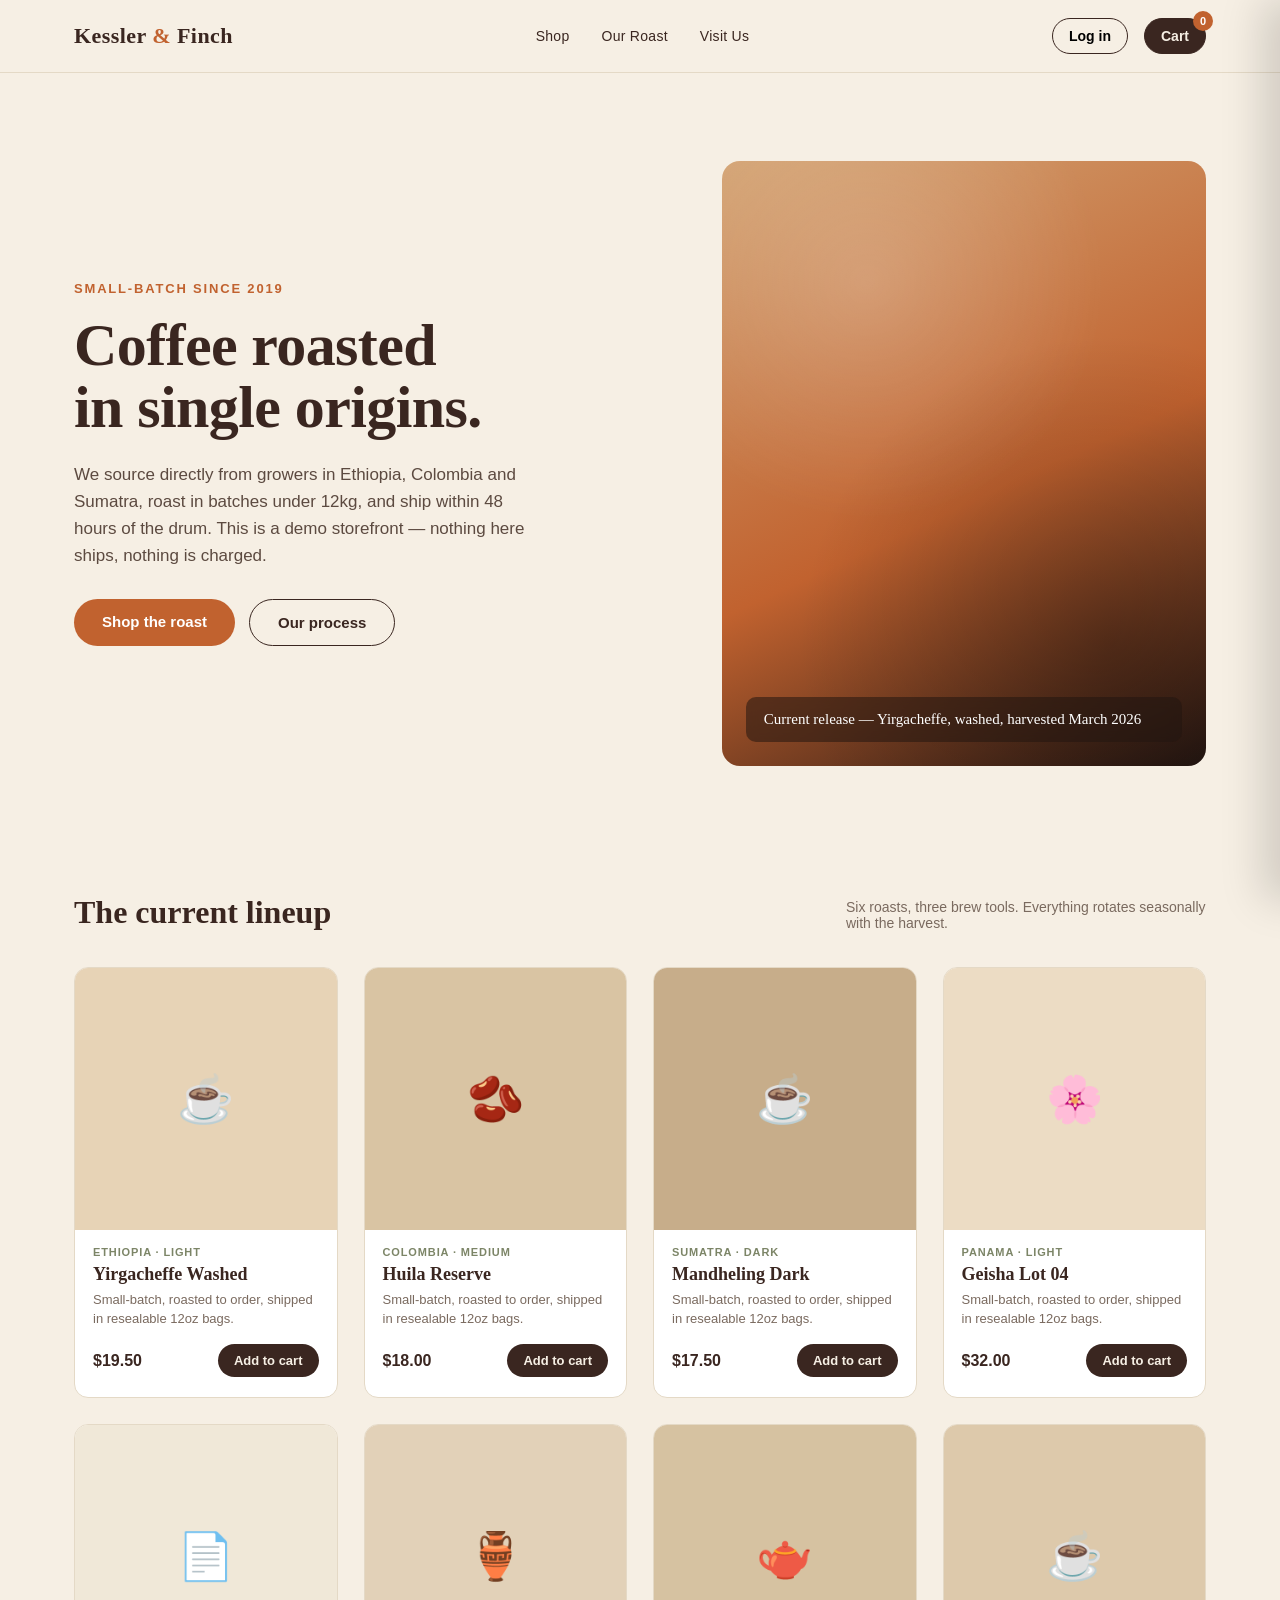
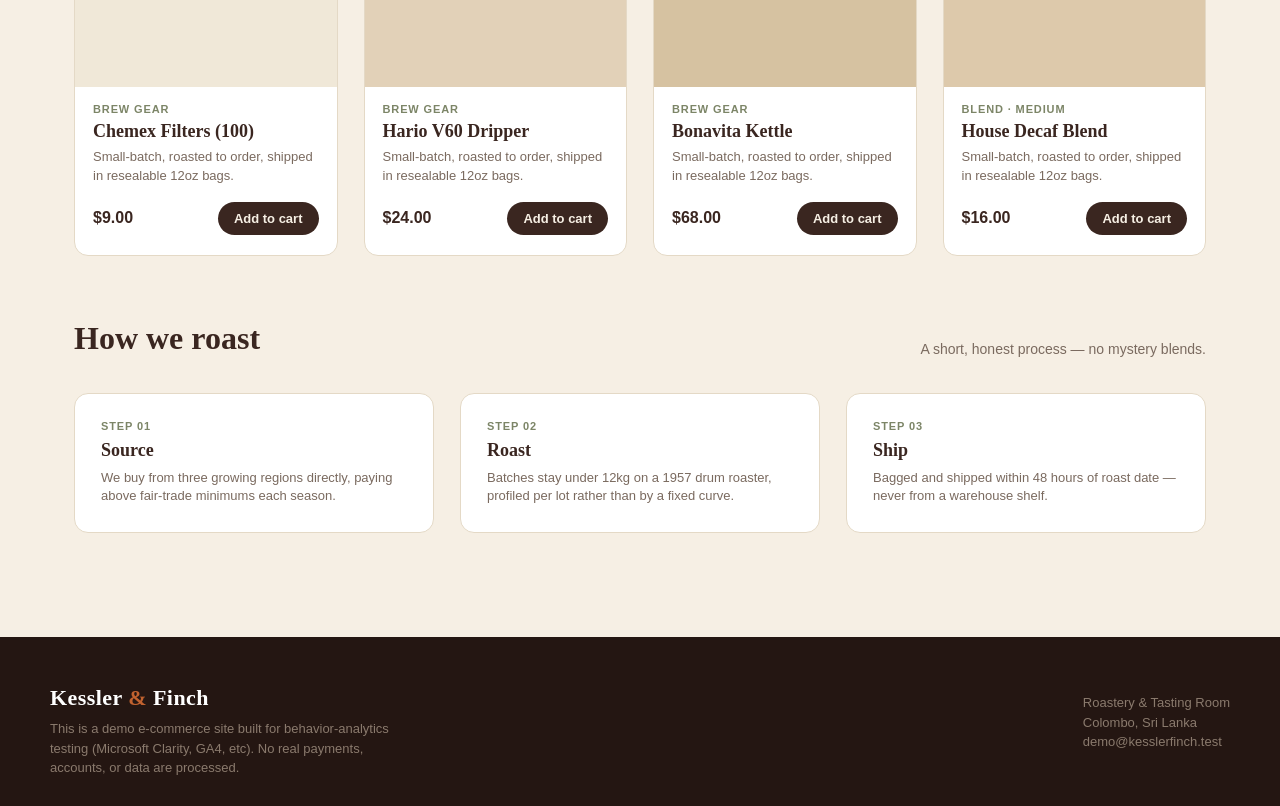
==== index.html @ b227fe0f "Demo  site  for test  ms- clarity" ====
<!DOCTYPE html>
<html lang="en">
<head>
<meta charset="UTF-8">
<meta name="viewport" content="width=device-width, initial-scale=1.0">
<title>Kessler & Finch — Roastery & Brew Goods</title>

<!--
  ============================================================
  MICROSOFT CLARITY: paste your tracking snippet here, right
  before </head>, once you've created your Clarity project.
  It looks like:

  <script type="text/javascript">
      (function(c,l,a,r,i,t,y){
          c[a]=c[a]||function(){(c[a].q=c[a].q||[]).push(arguments)};
          t=l.createElement(r);t.async=1;t.src="https://www.clarity.ms/tag/"+i;
          y=l.getElementsByTagName(r)[0];y.parentNode.insertBefore(t,y);
      })(window, document, "clarity", "script", "YOUR_PROJECT_ID");
  </script>
  ============================================================
-->

<style>
  :root{
    --espresso: #3a2620;
    --espresso-dark: #241612;
    --cream: #f6efe4;
    --clay: #c1622f;
    --clay-dark: #a34f22;
    --sage: #7c8567;
    --line: #e4d9c6;
    --font-display: 'Fraunces', Georgia, serif;
    --font-body: 'Inter', -apple-system, sans-serif;
  }

  @font-face {
    font-family: 'Fraunces';
    src: local('Georgia');
  }

  *{ box-sizing: border-box; margin:0; padding:0; }
  html{ scroll-behavior: smooth; }
  body{
    font-family: var(--font-body);
    background: var(--cream);
    color: var(--espresso);
    -webkit-font-smoothing: antialiased;
  }
  img{ max-width:100%; display:block; }
  a{ color: inherit; text-decoration:none; }
  button{ font-family: inherit; cursor:pointer; border:none; background:none; }

  /* ---------- Header ---------- */
  header{
    position: sticky; top:0; z-index: 50;
    background: var(--cream);
    border-bottom: 1px solid var(--line);
  }
  .nav{
    max-width: 1180px; margin:0 auto;
    display:flex; align-items:center; justify-content:space-between;
    padding: 18px 24px;
  }
  .brand{
    font-family: var(--font-display);
    font-weight: 600;
    font-size: 22px;
    letter-spacing: 0.02em;
  }
  .brand span{ color: var(--clay); }
  .nav-links{ display:flex; gap: 32px; align-items:center; }
  .nav-links a{ font-size: 14px; font-weight:500; letter-spacing:.02em; }
  .nav-actions{ display:flex; gap:16px; align-items:center; }
  .icon-btn{
    display:flex; align-items:center; gap:6px;
    font-size: 14px; font-weight: 600;
    padding: 9px 16px; border-radius: 999px;
    border: 1px solid var(--espresso);
    transition: all .15s ease;
  }
  .icon-btn:hover{ background: var(--espresso); color: var(--cream); }
  .cart-btn{
    position:relative;
    background: var(--espresso); color: var(--cream);
    border-color: var(--espresso);
  }
  .cart-btn:hover{ background: var(--clay-dark); border-color: var(--clay-dark); }
  .cart-count{
    position:absolute; top:-8px; right:-8px;
    background: var(--clay); color:#fff;
    font-size: 11px; font-weight:700;
    width:20px; height:20px; border-radius:50%;
    display:flex; align-items:center; justify-content:center;
  }

  /* ---------- Hero ---------- */
  .hero{
    max-width: 1180px; margin: 0 auto;
    padding: 88px 24px 64px;
    display:grid; grid-template-columns: 1.1fr .9fr; gap: 56px;
    align-items:center;
  }
  .hero-eyebrow{
    font-size:13px; font-weight:700; letter-spacing:.14em; text-transform:uppercase;
    color: var(--clay); margin-bottom:18px;
  }
  .hero h1{
    font-family: var(--font-display);
    font-size: clamp(38px, 5vw, 60px);
    line-height: 1.04;
    font-weight: 600;
    letter-spacing: -0.01em;
    margin-bottom: 22px;
  }
  .hero p{
    font-size: 17px; line-height:1.6; color: #5c4a40;
    max-width: 460px; margin-bottom: 30px;
  }
  .hero-cta{
    display:flex; gap:14px; flex-wrap:wrap;
  }
  .btn-primary{
    background: var(--clay); color:#fff;
    padding: 14px 28px; border-radius: 999px;
    font-weight: 600; font-size: 15px;
    transition: background .15s ease;
  }
  .btn-primary:hover{ background: var(--clay-dark); }
  .btn-ghost{
    padding: 14px 28px; border-radius: 999px;
    font-weight: 600; font-size: 15px;
    border: 1px solid var(--espresso);
  }
  .btn-ghost:hover{ background: rgba(58,38,32,.06); }
  .hero-art{
    aspect-ratio: 4/5;
    border-radius: 18px;
    background: linear-gradient(155deg, #d3a373, var(--clay) 55%, var(--espresso-dark));
    position:relative; overflow:hidden;
  }
  .hero-art::before{
    content:"";
    position:absolute; inset:0;
    background-image: radial-gradient(circle at 30% 20%, rgba(255,255,255,.18), transparent 40%),
                       radial-gradient(circle at 80% 80%, rgba(0,0,0,.25), transparent 50%);
  }
  .hero-art-label{
    position:absolute; bottom:24px; left:24px; right:24px;
    color:#fff;
    font-family: var(--font-display);
    font-size: 15px;
    background: rgba(36,22,18,.55);
    backdrop-filter: blur(6px);
    padding: 14px 18px; border-radius: 10px;
  }

  /* ---------- Section headers ---------- */
  .section{ max-width: 1180px; margin: 0 auto; padding: 64px 24px; }
  .section-head{
    display:flex; justify-content:space-between; align-items:flex-end;
    margin-bottom: 36px; gap: 20px; flex-wrap:wrap;
  }
  .section-head h2{
    font-family: var(--font-display);
    font-size: 32px; font-weight:600;
  }
  .section-head p{ color:#7a6a5f; font-size:14px; max-width:360px; }

  /* ---------- Product grid ---------- */
  .grid{
    display:grid; grid-template-columns: repeat(4, 1fr); gap: 26px;
  }
  .card{
    background:#fff; border: 1px solid var(--line); border-radius: 14px;
    overflow:hidden; display:flex; flex-direction:column;
    transition: transform .18s ease, box-shadow .18s ease;
  }
  .card:hover{ transform: translateY(-4px); box-shadow: 0 14px 28px rgba(58,38,32,.10); }
  .card-img{
    aspect-ratio: 1/1;
    display:flex; align-items:center; justify-content:center;
    font-size: 46px;
    position:relative;
  }
  .card-body{ padding: 16px 18px 20px; display:flex; flex-direction:column; gap:6px; flex:1; }
  .card-tag{ font-size:11px; font-weight:700; letter-spacing:.08em; text-transform:uppercase; color: var(--sage); }
  .card-title{ font-family: var(--font-display); font-size: 18px; font-weight:600; }
  .card-desc{ font-size: 13px; color:#7a6a5f; line-height:1.45; flex:1; }
  .card-foot{ display:flex; justify-content:space-between; align-items:center; margin-top:10px; }
  .card-price{ font-weight:700; font-size:16px; }
  .add-btn{
    background: var(--espresso); color:var(--cream);
    padding: 9px 16px; border-radius: 999px; font-size:13px; font-weight:600;
    transition: background .15s ease;
  }
  .add-btn:hover{ background: var(--clay-dark); }
  .add-btn:disabled{ background:#b9ac9d; cursor:default; }

  /* ---------- Footer ---------- */
  footer{
    background: var(--espresso-dark); color: #cbb9a8;
    padding: 48px 24px 28px; margin-top: 40px;
  }
  .footer-inner{ max-width:1180px; margin:0 auto; display:flex; justify-content:space-between; flex-wrap:wrap; gap:24px; }
  footer .brand{ color:#fff; }
  footer .brand span{ color: var(--clay); }
  .footer-note{ font-size:13px; color:#8a7a6d; margin-top:8px; max-width:340px; line-height:1.5;}

  /* ---------- Cart drawer ---------- */
  .overlay{
    position:fixed; inset:0; background: rgba(36,22,18,.45);
    opacity:0; pointer-events:none; transition: opacity .2s ease; z-index: 90;
  }
  .overlay.open{ opacity:1; pointer-events:auto; }
  .drawer{
    position:fixed; top:0; right:0; height:100%; width: min(420px, 92vw);
    background: var(--cream); z-index: 100;
    transform: translateX(100%); transition: transform .25s ease;
    display:flex; flex-direction:column;
    box-shadow: -18px 0 40px rgba(0,0,0,.15);
  }
  .drawer.open{ transform: translateX(0); }
  .drawer-head{
    padding: 22px 24px; border-bottom:1px solid var(--line);
    display:flex; justify-content:space-between; align-items:center;
  }
  .drawer-head h3{ font-family: var(--font-display); font-size:20px; }
  .close-x{ font-size:22px; line-height:1; padding:4px; }
  .drawer-items{ flex:1; overflow-y:auto; padding: 18px 24px; display:flex; flex-direction:column; gap:16px; }
  .drawer-item{ display:flex; gap:14px; align-items:center; }
  .drawer-item-icon{
    width:56px; height:56px; border-radius:10px; flex-shrink:0;
    display:flex; align-items:center; justify-content:center; font-size:24px;
  }
  .drawer-item-info{ flex:1; }
  .drawer-item-info h4{ font-size:14px; font-weight:600; margin-bottom:2px; }
  .drawer-item-info .price{ font-size:13px; color:#7a6a5f; }
  .qty-controls{ display:flex; align-items:center; gap:10px; margin-top:6px; }
  .qty-controls button{
    width:24px; height:24px; border-radius:50%; border:1px solid var(--line);
    font-size:14px; display:flex; align-items:center; justify-content:center;
  }
  .remove-link{ font-size:12px; color: var(--clay); font-weight:600; margin-top:6px; }
  .drawer-empty{ text-align:center; padding: 60px 20px; color:#9c8b7d; font-size:14px; }
  .drawer-foot{ padding: 20px 24px; border-top:1px solid var(--line); }
  .drawer-total{ display:flex; justify-content:space-between; font-weight:700; font-size:16px; margin-bottom:14px; }
  .checkout-btn{
    width:100%; background: var(--clay); color:#fff; padding:15px; border-radius:999px;
    font-weight:700; font-size:15px; transition: background .15s ease;
  }
  .checkout-btn:hover{ background: var(--clay-dark); }
  .checkout-btn:disabled{ background:#c9bbae; cursor:default; }

  /* ---------- Auth modal ---------- */
  .modal-overlay{
    position:fixed; inset:0; background: rgba(36,22,18,.55);
    display:none; align-items:center; justify-content:center; z-index:120; padding:20px;
  }
  .modal-overlay.open{ display:flex; }
  .modal{
    background:#fff; border-radius:16px; width:100%; max-width:400px;
    padding: 32px 30px; position:relative;
  }
  .modal-close{ position:absolute; top:16px; right:18px; font-size:20px; color:#9c8b7d; }
  .modal h3{ font-family: var(--font-display); font-size:24px; margin-bottom:6px; }
  .modal .sub{ font-size:13px; color:#7a6a5f; margin-bottom:24px; }
  .field{ margin-bottom:16px; }
  .field label{ display:block; font-size:12px; font-weight:600; margin-bottom:6px; color:#5c4a40; }
  .field input{
    width:100%; padding:12px 14px; border-radius:10px; border:1px solid var(--line);
    font-size:14px; font-family:inherit; background: var(--cream);
  }
  .field input:focus{ outline:2px solid var(--clay); outline-offset:1px; }
  .modal-submit{
    width:100%; background: var(--espresso); color:#fff; padding:14px; border-radius:999px;
    font-weight:700; font-size:15px; margin-top:6px;
  }
  .modal-submit:hover{ background: var(--clay-dark); }
  .demo-hint{
    background: var(--cream); border:1px dashed var(--line); border-radius:10px;
    padding:12px 14px; font-size:12px; color:#7a6a5f; margin-bottom:18px; line-height:1.5;
  }
  .demo-hint b{ color: var(--espresso); }
  .form-error{ font-size:12px; color:#b3402a; margin-top:-8px; margin-bottom:14px; display:none; }
  .form-error.show{ display:block; }
  .logged-badge{
    font-size:13px; font-weight:600; padding:9px 16px; border-radius:999px;
    background: var(--sage); color:#fff; display:flex; align-items:center; gap:8px;
  }

  /* ---------- Toast ---------- */
  .toast{
    position:fixed; bottom:26px; left:50%; transform: translateX(-50%) translateY(20px);
    background: var(--espresso); color:#fff; padding:14px 22px; border-radius:999px;
    font-size:14px; font-weight:600; z-index:200; opacity:0; pointer-events:none;
    transition: all .25s ease; box-shadow: 0 10px 30px rgba(0,0,0,.25);
  }
  .toast.show{ opacity:1; transform: translateX(-50%) translateY(0); }

  @media (max-width: 900px){
    .hero{ grid-template-columns: 1fr; padding-top:56px; }
    .hero-art{ order:-1; aspect-ratio: 16/9; }
    .grid{ grid-template-columns: repeat(2,1fr); }
    .nav-links{ display:none; }
  }
</style>
</head>
<body>

<header>
  <div class="nav">
    <div class="brand">Kessler <span>&</span> Finch</div>
    <nav class="nav-links">
      <a href="#shop">Shop</a>
      <a href="#about">Our Roast</a>
      <a href="#footer">Visit Us</a>
    </nav>
    <div class="nav-actions">
      <button class="icon-btn" id="loginTrigger">Log in</button>
      <button class="icon-btn cart-btn" id="cartTrigger">
        Cart <span class="cart-count" id="cartCount">0</span>
      </button>
    </div>
  </div>
</header>

<section class="hero">
  <div>
    <div class="hero-eyebrow">Small-batch since 2019</div>
    <h1>Coffee roasted<br>in single origins.</h1>
    <p>We source directly from growers in Ethiopia, Colombia and Sumatra, roast in batches under 12kg, and ship within 48 hours of the drum. This is a demo storefront — nothing here ships, nothing is charged.</p>
    <div class="hero-cta">
      <a href="#shop" class="btn-primary">Shop the roast</a>
      <a href="#about" class="btn-ghost">Our process</a>
    </div>
  </div>
  <div class="hero-art">
    <div class="hero-art-label">Current release — Yirgacheffe, washed, harvested March 2026</div>
  </div>
</section>

<section class="section" id="shop">
  <div class="section-head">
    <h2>The current lineup</h2>
    <p>Six roasts, three brew tools. Everything rotates seasonally with the harvest.</p>
  </div>
  <div class="grid" id="productGrid"></div>
</section>

<section class="section" id="about" style="padding-top:0;">
  <div class="section-head">
    <h2>How we roast</h2>
    <p>A short, honest process — no mystery blends.</p>
  </div>
  <div class="grid" style="grid-template-columns: repeat(3,1fr);">
    <div class="card" style="padding:26px;">
      <div class="card-tag">Step 01</div>
      <div class="card-title" style="margin:8px 0;">Source</div>
      <div class="card-desc">We buy from three growing regions directly, paying above fair-trade minimums each season.</div>
    </div>
    <div class="card" style="padding:26px;">
      <div class="card-tag">Step 02</div>
      <div class="card-title" style="margin:8px 0;">Roast</div>
      <div class="card-desc">Batches stay under 12kg on a 1957 drum roaster, profiled per lot rather than by a fixed curve.</div>
    </div>
    <div class="card" style="padding:26px;">
      <div class="card-tag">Step 03</div>
      <div class="card-title" style="margin:8px 0;">Ship</div>
      <div class="card-desc">Bagged and shipped within 48 hours of roast date — never from a warehouse shelf.</div>
    </div>
  </div>
</section>

<footer id="footer">
  <div class="footer-inner">
    <div>
      <div class="brand">Kessler <span>&</span> Finch</div>
      <p class="footer-note">This is a demo e-commerce site built for behavior-analytics testing (Microsoft Clarity, GA4, etc). No real payments, accounts, or data are processed.</p>
    </div>
    <div>
      <p class="footer-note">Roastery & Tasting Room<br>Colombo, Sri Lanka<br>demo@kesslerfinch.test</p>
    </div>
  </div>
</footer>

<!-- Cart Drawer -->
<div class="overlay" id="overlay"></div>
<div class="drawer" id="cartDrawer">
  <div class="drawer-head">
    <h3>Your cart</h3>
    <button class="close-x" id="closeCart">&times;</button>
  </div>
  <div class="drawer-items" id="drawerItems"></div>
  <div class="drawer-foot">
    <div class="drawer-total"><span>Total</span><span id="cartTotal">$0.00</span></div>
    <button class="checkout-btn" id="checkoutBtn">Checkout</button>
  </div>
</div>

<!-- Login Modal -->
<div class="modal-overlay" id="loginModal">
  <div class="modal">
    <button class="modal-close" id="closeLogin">&times;</button>
    <h3>Welcome back</h3>
    <p class="sub">Log in to your Kessler & Finch account.</p>
    <div class="demo-hint"><b>Demo credentials</b> — email: <b>demo@shop.com</b>, password: <b>demo1234</b></div>
    <div class="field">
      <label>Email</label>
      <input type="email" id="loginEmail" placeholder="demo@shop.com">
    </div>
    <div class="field">
      <label>Password</label>
      <input type="password" id="loginPassword" placeholder="••••••••">
    </div>
    <div class="form-error" id="loginError">That email/password combo doesn't match our demo account — try the credentials above.</div>
    <button class="modal-submit" id="submitLogin">Log in</button>
  </div>
</div>

<div class="toast" id="toast"></div>

<script>
  // ---------------- Demo data ----------------
  const PRODUCTS = [
    { id: 1, name: "Yirgacheffe Washed", tag: "Ethiopia · Light", price: 19.5, emoji: "☕", bg: "#e7d3b6" },
    { id: 2, name: "Huila Reserve", tag: "Colombia · Medium", price: 18.0, emoji: "🫘", bg: "#d9c4a3" },
    { id: 3, name: "Mandheling Dark", tag: "Sumatra · Dark", price: 17.5, emoji: "☕", bg: "#c7ad8a" },
    { id: 4, name: "Geisha Lot 04", tag: "Panama · Light", price: 32.0, emoji: "🌸", bg: "#ecdcc4" },
    { id: 5, name: "Chemex Filters (100)", tag: "Brew Gear", price: 9.0, emoji: "📄", bg: "#f0e8d8" },
    { id: 6, name: "Hario V60 Dripper", tag: "Brew Gear", price: 24.0, emoji: "🏺", bg: "#e2d1b8" },
    { id: 7, name: "Bonavita Kettle", tag: "Brew Gear", price: 68.0, emoji: "🫖", bg: "#d6c2a1" },
    { id: 8, name: "House Decaf Blend", tag: "Blend · Medium", price: 16.0, emoji: "☕", bg: "#ddc9ab" },
  ];

  const DEMO_USER = { email: "demo@shop.com", password: "demo1234" };

  let cart = {};      // { productId: qty }
  let loggedIn = false;

  // ---------------- Render products ----------------
  const grid = document.getElementById('productGrid');
  grid.innerHTML = PRODUCTS.map(p => `
    <div class="card">
      <div class="card-img" style="background:${p.bg}">${p.emoji}</div>
      <div class="card-body">
        <div class="card-tag">${p.tag}</div>
        <div class="card-title">${p.name}</div>
        <div class="card-desc">Small-batch, roasted to order, shipped in resealable 12oz bags.</div>
        <div class="card-foot">
          <div class="card-price">$${p.price.toFixed(2)}</div>
          <button class="add-btn" data-id="${p.id}">Add to cart</button>
        </div>
      </div>
    </div>
  `).join('');

  grid.addEventListener('click', e => {
    const btn = e.target.closest('.add-btn');
    if (!btn) return;
    const id = Number(btn.dataset.id);
    addToCart(id);
    showToast(`Added "${PRODUCTS.find(p=>p.id===id).name}" to cart`);
  });

  // ---------------- Cart logic ----------------
  function addToCart(id){
    cart[id] = (cart[id] || 0) + 1;
    renderCart();
  }
  function changeQty(id, delta){
    cart[id] = (cart[id] || 0) + delta;
    if (cart[id] <= 0) delete cart[id];
    renderCart();
  }
  function removeFromCart(id){
    delete cart[id];
    renderCart();
  }
  function cartCount(){
    return Object.values(cart).reduce((a,b)=>a+b, 0);
  }
  function cartTotal(){
    return Object.entries(cart).reduce((sum, [id, qty]) => {
      const p = PRODUCTS.find(p => p.id === Number(id));
      return sum + p.price * qty;
    }, 0);
  }

  const drawerItems = document.getElementById('drawerItems');
  const cartCountEl = document.getElementById('cartCount');
  const cartTotalEl = document.getElementById('cartTotal');
  const checkoutBtn = document.getElementById('checkoutBtn');

  function renderCart(){
    cartCountEl.textContent = cartCount();
    cartTotalEl.textContent = `$${cartTotal().toFixed(2)}`;
    checkoutBtn.disabled = cartCount() === 0;

    const entries = Object.entries(cart);
    if (entries.length === 0){
      drawerItems.innerHTML = `<div class="drawer-empty">Your cart is empty.<br>Go add something delicious.</div>`;
      return;
    }
    drawerItems.innerHTML = entries.map(([id, qty]) => {
      const p = PRODUCTS.find(p => p.id === Number(id));
      return `
        <div class="drawer-item">
          <div class="drawer-item-icon" style="background:${p.bg}">${p.emoji}</div>
          <div class="drawer-item-info">
            <h4>${p.name}</h4>
            <div class="price">$${p.price.toFixed(2)} each</div>
            <div class="qty-controls">
              <button data-action="dec" data-id="${p.id}">−</button>
              <span>${qty}</span>
              <button data-action="inc" data-id="${p.id}">+</button>
            </div>
            <div class="remove-link" data-action="remove" data-id="${p.id}">Remove</div>
          </div>
        </div>
      `;
    }).join('');
  }

  drawerItems.addEventListener('click', e => {
    const target = e.target.closest('[data-action]');
    if (!target) return;
    const id = Number(target.dataset.id);
    const action = target.dataset.action;
    if (action === 'inc') changeQty(id, 1);
    if (action === 'dec') changeQty(id, -1);
    if (action === 'remove') removeFromCart(id);
  });

  // ---------------- Drawer open/close ----------------
  const overlay = document.getElementById('overlay');
  const cartDrawer = document.getElementById('cartDrawer');
  function openDrawer(){ overlay.classList.add('open'); cartDrawer.classList.add('open'); }
  function closeDrawer(){ overlay.classList.remove('open'); cartDrawer.classList.remove('open'); }
  document.getElementById('cartTrigger').addEventListener('click', openDrawer);
  document.getElementById('closeCart').addEventListener('click', closeDrawer);
  overlay.addEventListener('click', () => { closeDrawer(); closeLoginModal(); });

  checkoutBtn.addEventListener('click', () => {
    if (!loggedIn){
      closeDrawer();
      openLoginModal();
      showToast("Please log in to checkout (demo)");
      return;
    }
    showToast(`Order placed — $${cartTotal().toFixed(2)} (demo only, nothing was charged)`);
    cart = {};
    renderCart();
    closeDrawer();
  });

  // ---------------- Login modal ----------------
  const loginModal = document.getElementById('loginModal');
  const loginTrigger = document.getElementById('loginTrigger');
  const loginError = document.getElementById('loginError');

  function openLoginModal(){ loginModal.classList.add('open'); }
  function closeLoginModal(){ loginModal.classList.remove('open'); loginError.classList.remove('show'); }

  loginTrigger.addEventListener('click', () => {
    if (loggedIn) return; // already logged in, badge has no action
    openLoginModal();
  });
  document.getElementById('closeLogin').addEventListener('click', closeLoginModal);

  document.getElementById('submitLogin').addEventListener('click', () => {
    const email = document.getElementById('loginEmail').value.trim();
    const password = document.getElementById('loginPassword').value;
    if (email === DEMO_USER.email && password === DEMO_USER.password){
      loggedIn = true;
      closeLoginModal();
      loginTrigger.outerHTML = `<div class="logged-badge" id="loginTrigger">Logged in as Demo</div>`;
      showToast("Logged in successfully");
    } else {
      loginError.classList.add('show');
    }
  });

  // ---------------- Toast ----------------
  const toastEl = document.getElementById('toast');
  let toastTimer;
  function showToast(msg){
    toastEl.textContent = msg;
    toastEl.classList.add('show');
    clearTimeout(toastTimer);
    toastTimer = setTimeout(() => toastEl.classList.remove('show'), 2600);
  }

  renderCart();
</script>

</body>
</html>
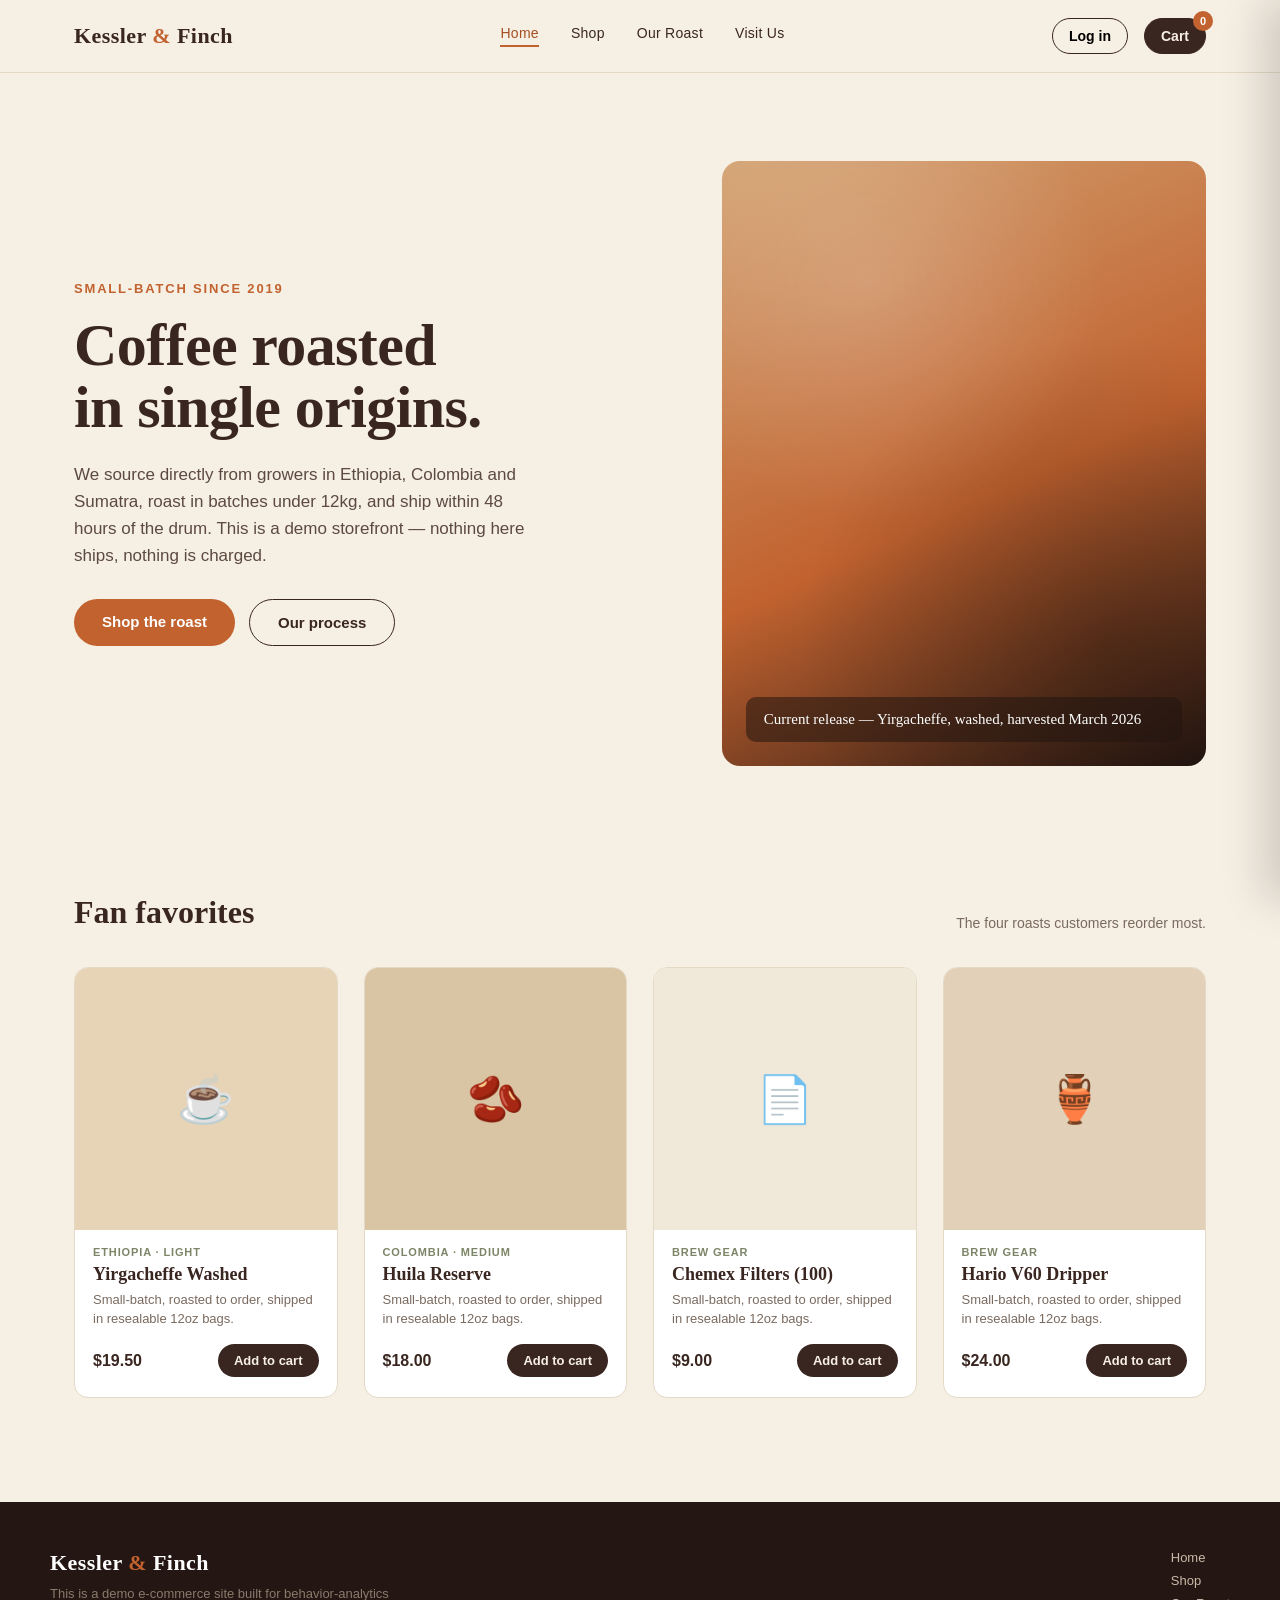
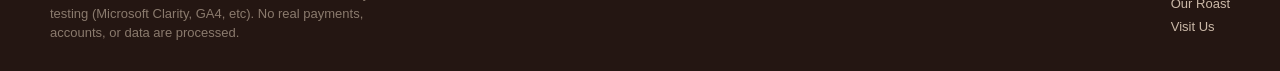
==== commit 625bc612: "add  google  tag" ====
--- a/index.html
+++ b/index.html
@@ -4,317 +4,36 @@
 <meta charset="UTF-8">
 <meta name="viewport" content="width=device-width, initial-scale=1.0">
 <title>Kessler & Finch — Roastery & Brew Goods</title>
+<link rel="stylesheet" href="style.css">
 
-<!--
-  ============================================================
-  MICROSOFT CLARITY: paste your tracking snippet here, right
-  before </head>, once you've created your Clarity project.
-  It looks like:
+<script type="text/javascript">
+    (function(c,l,a,r,i,t,y){
+        c[a]=c[a]||function(){(c[a].q=c[a].q||[]).push(arguments)};
+        t=l.createElement(r);t.async=1;t.src="https://www.clarity.ms/tag/"+i;
+        y=l.getElementsByTagName(r)[0];y.parentNode.insertBefore(t,y);
+    })(window, document, "clarity", "script", "xgiw0sv73h");
+</script>
+<!-- Google tag (gtag.js) -->
+<script async src="https://www.googletagmanager.com/gtag/js?id=G-TSH7S5BTXQ"></script>
+<script>
+  window.dataLayer = window.dataLayer || [];
+  function gtag(){dataLayer.push(arguments);}
+  gtag('js', new Date());
 
-  <script type="text/javascript">
-      (function(c,l,a,r,i,t,y){
-          c[a]=c[a]||function(){(c[a].q=c[a].q||[]).push(arguments)};
-          t=l.createElement(r);t.async=1;t.src="https://www.clarity.ms/tag/"+i;
-          y=l.getElementsByTagName(r)[0];y.parentNode.insertBefore(t,y);
-      })(window, document, "clarity", "script", "YOUR_PROJECT_ID");
-  </script>
-  ============================================================
--->
+  gtag('config', 'G-TSH7S5BTXQ');
+</script>
 
-<style>
-  :root{
-    --espresso: #3a2620;
-    --espresso-dark: #241612;
-    --cream: #f6efe4;
-    --clay: #c1622f;
-    --clay-dark: #a34f22;
-    --sage: #7c8567;
-    --line: #e4d9c6;
-    --font-display: 'Fraunces', Georgia, serif;
-    --font-body: 'Inter', -apple-system, sans-serif;
-  }
-
-  @font-face {
-    font-family: 'Fraunces';
-    src: local('Georgia');
-  }
-
-  *{ box-sizing: border-box; margin:0; padding:0; }
-  html{ scroll-behavior: smooth; }
-  body{
-    font-family: var(--font-body);
-    background: var(--cream);
-    color: var(--espresso);
-    -webkit-font-smoothing: antialiased;
-  }
-  img{ max-width:100%; display:block; }
-  a{ color: inherit; text-decoration:none; }
-  button{ font-family: inherit; cursor:pointer; border:none; background:none; }
-
-  /* ---------- Header ---------- */
-  header{
-    position: sticky; top:0; z-index: 50;
-    background: var(--cream);
-    border-bottom: 1px solid var(--line);
-  }
-  .nav{
-    max-width: 1180px; margin:0 auto;
-    display:flex; align-items:center; justify-content:space-between;
-    padding: 18px 24px;
-  }
-  .brand{
-    font-family: var(--font-display);
-    font-weight: 600;
-    font-size: 22px;
-    letter-spacing: 0.02em;
-  }
-  .brand span{ color: var(--clay); }
-  .nav-links{ display:flex; gap: 32px; align-items:center; }
-  .nav-links a{ font-size: 14px; font-weight:500; letter-spacing:.02em; }
-  .nav-actions{ display:flex; gap:16px; align-items:center; }
-  .icon-btn{
-    display:flex; align-items:center; gap:6px;
-    font-size: 14px; font-weight: 600;
-    padding: 9px 16px; border-radius: 999px;
-    border: 1px solid var(--espresso);
-    transition: all .15s ease;
-  }
-  .icon-btn:hover{ background: var(--espresso); color: var(--cream); }
-  .cart-btn{
-    position:relative;
-    background: var(--espresso); color: var(--cream);
-    border-color: var(--espresso);
-  }
-  .cart-btn:hover{ background: var(--clay-dark); border-color: var(--clay-dark); }
-  .cart-count{
-    position:absolute; top:-8px; right:-8px;
-    background: var(--clay); color:#fff;
-    font-size: 11px; font-weight:700;
-    width:20px; height:20px; border-radius:50%;
-    display:flex; align-items:center; justify-content:center;
-  }
-
-  /* ---------- Hero ---------- */
-  .hero{
-    max-width: 1180px; margin: 0 auto;
-    padding: 88px 24px 64px;
-    display:grid; grid-template-columns: 1.1fr .9fr; gap: 56px;
-    align-items:center;
-  }
-  .hero-eyebrow{
-    font-size:13px; font-weight:700; letter-spacing:.14em; text-transform:uppercase;
-    color: var(--clay); margin-bottom:18px;
-  }
-  .hero h1{
-    font-family: var(--font-display);
-    font-size: clamp(38px, 5vw, 60px);
-    line-height: 1.04;
-    font-weight: 600;
-    letter-spacing: -0.01em;
-    margin-bottom: 22px;
-  }
-  .hero p{
-    font-size: 17px; line-height:1.6; color: #5c4a40;
-    max-width: 460px; margin-bottom: 30px;
-  }
-  .hero-cta{
-    display:flex; gap:14px; flex-wrap:wrap;
-  }
-  .btn-primary{
-    background: var(--clay); color:#fff;
-    padding: 14px 28px; border-radius: 999px;
-    font-weight: 600; font-size: 15px;
-    transition: background .15s ease;
-  }
-  .btn-primary:hover{ background: var(--clay-dark); }
-  .btn-ghost{
-    padding: 14px 28px; border-radius: 999px;
-    font-weight: 600; font-size: 15px;
-    border: 1px solid var(--espresso);
-  }
-  .btn-ghost:hover{ background: rgba(58,38,32,.06); }
-  .hero-art{
-    aspect-ratio: 4/5;
-    border-radius: 18px;
-    background: linear-gradient(155deg, #d3a373, var(--clay) 55%, var(--espresso-dark));
-    position:relative; overflow:hidden;
-  }
-  .hero-art::before{
-    content:"";
-    position:absolute; inset:0;
-    background-image: radial-gradient(circle at 30% 20%, rgba(255,255,255,.18), transparent 40%),
-                       radial-gradient(circle at 80% 80%, rgba(0,0,0,.25), transparent 50%);
-  }
-  .hero-art-label{
-    position:absolute; bottom:24px; left:24px; right:24px;
-    color:#fff;
-    font-family: var(--font-display);
-    font-size: 15px;
-    background: rgba(36,22,18,.55);
-    backdrop-filter: blur(6px);
-    padding: 14px 18px; border-radius: 10px;
-  }
-
-  /* ---------- Section headers ---------- */
-  .section{ max-width: 1180px; margin: 0 auto; padding: 64px 24px; }
-  .section-head{
-    display:flex; justify-content:space-between; align-items:flex-end;
-    margin-bottom: 36px; gap: 20px; flex-wrap:wrap;
-  }
-  .section-head h2{
-    font-family: var(--font-display);
-    font-size: 32px; font-weight:600;
-  }
-  .section-head p{ color:#7a6a5f; font-size:14px; max-width:360px; }
-
-  /* ---------- Product grid ---------- */
-  .grid{
-    display:grid; grid-template-columns: repeat(4, 1fr); gap: 26px;
-  }
-  .card{
-    background:#fff; border: 1px solid var(--line); border-radius: 14px;
-    overflow:hidden; display:flex; flex-direction:column;
-    transition: transform .18s ease, box-shadow .18s ease;
-  }
-  .card:hover{ transform: translateY(-4px); box-shadow: 0 14px 28px rgba(58,38,32,.10); }
-  .card-img{
-    aspect-ratio: 1/1;
-    display:flex; align-items:center; justify-content:center;
-    font-size: 46px;
-    position:relative;
-  }
-  .card-body{ padding: 16px 18px 20px; display:flex; flex-direction:column; gap:6px; flex:1; }
-  .card-tag{ font-size:11px; font-weight:700; letter-spacing:.08em; text-transform:uppercase; color: var(--sage); }
-  .card-title{ font-family: var(--font-display); font-size: 18px; font-weight:600; }
-  .card-desc{ font-size: 13px; color:#7a6a5f; line-height:1.45; flex:1; }
-  .card-foot{ display:flex; justify-content:space-between; align-items:center; margin-top:10px; }
-  .card-price{ font-weight:700; font-size:16px; }
-  .add-btn{
-    background: var(--espresso); color:var(--cream);
-    padding: 9px 16px; border-radius: 999px; font-size:13px; font-weight:600;
-    transition: background .15s ease;
-  }
-  .add-btn:hover{ background: var(--clay-dark); }
-  .add-btn:disabled{ background:#b9ac9d; cursor:default; }
-
-  /* ---------- Footer ---------- */
-  footer{
-    background: var(--espresso-dark); color: #cbb9a8;
-    padding: 48px 24px 28px; margin-top: 40px;
-  }
-  .footer-inner{ max-width:1180px; margin:0 auto; display:flex; justify-content:space-between; flex-wrap:wrap; gap:24px; }
-  footer .brand{ color:#fff; }
-  footer .brand span{ color: var(--clay); }
-  .footer-note{ font-size:13px; color:#8a7a6d; margin-top:8px; max-width:340px; line-height:1.5;}
-
-  /* ---------- Cart drawer ---------- */
-  .overlay{
-    position:fixed; inset:0; background: rgba(36,22,18,.45);
-    opacity:0; pointer-events:none; transition: opacity .2s ease; z-index: 90;
-  }
-  .overlay.open{ opacity:1; pointer-events:auto; }
-  .drawer{
-    position:fixed; top:0; right:0; height:100%; width: min(420px, 92vw);
-    background: var(--cream); z-index: 100;
-    transform: translateX(100%); transition: transform .25s ease;
-    display:flex; flex-direction:column;
-    box-shadow: -18px 0 40px rgba(0,0,0,.15);
-  }
-  .drawer.open{ transform: translateX(0); }
-  .drawer-head{
-    padding: 22px 24px; border-bottom:1px solid var(--line);
-    display:flex; justify-content:space-between; align-items:center;
-  }
-  .drawer-head h3{ font-family: var(--font-display); font-size:20px; }
-  .close-x{ font-size:22px; line-height:1; padding:4px; }
-  .drawer-items{ flex:1; overflow-y:auto; padding: 18px 24px; display:flex; flex-direction:column; gap:16px; }
-  .drawer-item{ display:flex; gap:14px; align-items:center; }
-  .drawer-item-icon{
-    width:56px; height:56px; border-radius:10px; flex-shrink:0;
-    display:flex; align-items:center; justify-content:center; font-size:24px;
-  }
-  .drawer-item-info{ flex:1; }
-  .drawer-item-info h4{ font-size:14px; font-weight:600; margin-bottom:2px; }
-  .drawer-item-info .price{ font-size:13px; color:#7a6a5f; }
-  .qty-controls{ display:flex; align-items:center; gap:10px; margin-top:6px; }
-  .qty-controls button{
-    width:24px; height:24px; border-radius:50%; border:1px solid var(--line);
-    font-size:14px; display:flex; align-items:center; justify-content:center;
-  }
-  .remove-link{ font-size:12px; color: var(--clay); font-weight:600; margin-top:6px; }
-  .drawer-empty{ text-align:center; padding: 60px 20px; color:#9c8b7d; font-size:14px; }
-  .drawer-foot{ padding: 20px 24px; border-top:1px solid var(--line); }
-  .drawer-total{ display:flex; justify-content:space-between; font-weight:700; font-size:16px; margin-bottom:14px; }
-  .checkout-btn{
-    width:100%; background: var(--clay); color:#fff; padding:15px; border-radius:999px;
-    font-weight:700; font-size:15px; transition: background .15s ease;
-  }
-  .checkout-btn:hover{ background: var(--clay-dark); }
-  .checkout-btn:disabled{ background:#c9bbae; cursor:default; }
-
-  /* ---------- Auth modal ---------- */
-  .modal-overlay{
-    position:fixed; inset:0; background: rgba(36,22,18,.55);
-    display:none; align-items:center; justify-content:center; z-index:120; padding:20px;
-  }
-  .modal-overlay.open{ display:flex; }
-  .modal{
-    background:#fff; border-radius:16px; width:100%; max-width:400px;
-    padding: 32px 30px; position:relative;
-  }
-  .modal-close{ position:absolute; top:16px; right:18px; font-size:20px; color:#9c8b7d; }
-  .modal h3{ font-family: var(--font-display); font-size:24px; margin-bottom:6px; }
-  .modal .sub{ font-size:13px; color:#7a6a5f; margin-bottom:24px; }
-  .field{ margin-bottom:16px; }
-  .field label{ display:block; font-size:12px; font-weight:600; margin-bottom:6px; color:#5c4a40; }
-  .field input{
-    width:100%; padding:12px 14px; border-radius:10px; border:1px solid var(--line);
-    font-size:14px; font-family:inherit; background: var(--cream);
-  }
-  .field input:focus{ outline:2px solid var(--clay); outline-offset:1px; }
-  .modal-submit{
-    width:100%; background: var(--espresso); color:#fff; padding:14px; border-radius:999px;
-    font-weight:700; font-size:15px; margin-top:6px;
-  }
-  .modal-submit:hover{ background: var(--clay-dark); }
-  .demo-hint{
-    background: var(--cream); border:1px dashed var(--line); border-radius:10px;
-    padding:12px 14px; font-size:12px; color:#7a6a5f; margin-bottom:18px; line-height:1.5;
-  }
-  .demo-hint b{ color: var(--espresso); }
-  .form-error{ font-size:12px; color:#b3402a; margin-top:-8px; margin-bottom:14px; display:none; }
-  .form-error.show{ display:block; }
-  .logged-badge{
-    font-size:13px; font-weight:600; padding:9px 16px; border-radius:999px;
-    background: var(--sage); color:#fff; display:flex; align-items:center; gap:8px;
-  }
-
-  /* ---------- Toast ---------- */
-  .toast{
-    position:fixed; bottom:26px; left:50%; transform: translateX(-50%) translateY(20px);
-    background: var(--espresso); color:#fff; padding:14px 22px; border-radius:999px;
-    font-size:14px; font-weight:600; z-index:200; opacity:0; pointer-events:none;
-    transition: all .25s ease; box-shadow: 0 10px 30px rgba(0,0,0,.25);
-  }
-  .toast.show{ opacity:1; transform: translateX(-50%) translateY(0); }
-
-  @media (max-width: 900px){
-    .hero{ grid-template-columns: 1fr; padding-top:56px; }
-    .hero-art{ order:-1; aspect-ratio: 16/9; }
-    .grid{ grid-template-columns: repeat(2,1fr); }
-    .nav-links{ display:none; }
-  }
-</style>
 </head>
 <body>
 
 <header>
   <div class="nav">
-    <div class="brand">Kessler <span>&</span> Finch</div>
+    <a href="index.html" class="brand">Kessler <span>&</span> Finch</a>
     <nav class="nav-links">
-      <a href="#shop">Shop</a>
-      <a href="#about">Our Roast</a>
-      <a href="#footer">Visit Us</a>
+      <a href="index.html" class="active">Home</a>
+      <a href="shop.html">Shop</a>
+      <a href="about.html">Our Roast</a>
+      <a href="contact.html">Visit Us</a>
     </nav>
     <div class="nav-actions">
       <button class="icon-btn" id="loginTrigger">Log in</button>
@@ -331,8 +50,8 @@
     <h1>Coffee roasted<br>in single origins.</h1>
     <p>We source directly from growers in Ethiopia, Colombia and Sumatra, roast in batches under 12kg, and ship within 48 hours of the drum. This is a demo storefront — nothing here ships, nothing is charged.</p>
     <div class="hero-cta">
-      <a href="#shop" class="btn-primary">Shop the roast</a>
-      <a href="#about" class="btn-ghost">Our process</a>
+      <a href="shop.html" class="btn-primary">Shop the roast</a>
+      <a href="about.html" class="btn-ghost">Our process</a>
     </div>
   </div>
   <div class="hero-art">
@@ -340,46 +59,25 @@
   </div>
 </section>
 
-<section class="section" id="shop">
+<section class="section">
   <div class="section-head">
-    <h2>The current lineup</h2>
-    <p>Six roasts, three brew tools. Everything rotates seasonally with the harvest.</p>
+    <h2>Fan favorites</h2>
+    <p>The four roasts customers reorder most.</p>
   </div>
   <div class="grid" id="productGrid"></div>
 </section>
 
-<section class="section" id="about" style="padding-top:0;">
-  <div class="section-head">
-    <h2>How we roast</h2>
-    <p>A short, honest process — no mystery blends.</p>
-  </div>
-  <div class="grid" style="grid-template-columns: repeat(3,1fr);">
-    <div class="card" style="padding:26px;">
-      <div class="card-tag">Step 01</div>
-      <div class="card-title" style="margin:8px 0;">Source</div>
-      <div class="card-desc">We buy from three growing regions directly, paying above fair-trade minimums each season.</div>
-    </div>
-    <div class="card" style="padding:26px;">
-      <div class="card-tag">Step 02</div>
-      <div class="card-title" style="margin:8px 0;">Roast</div>
-      <div class="card-desc">Batches stay under 12kg on a 1957 drum roaster, profiled per lot rather than by a fixed curve.</div>
-    </div>
-    <div class="card" style="padding:26px;">
-      <div class="card-tag">Step 03</div>
-      <div class="card-title" style="margin:8px 0;">Ship</div>
-      <div class="card-desc">Bagged and shipped within 48 hours of roast date — never from a warehouse shelf.</div>
-    </div>
-  </div>
-</section>
-
-<footer id="footer">
+<footer>
   <div class="footer-inner">
     <div>
       <div class="brand">Kessler <span>&</span> Finch</div>
       <p class="footer-note">This is a demo e-commerce site built for behavior-analytics testing (Microsoft Clarity, GA4, etc). No real payments, accounts, or data are processed.</p>
     </div>
-    <div>
-      <p class="footer-note">Roastery & Tasting Room<br>Colombo, Sri Lanka<br>demo@kesslerfinch.test</p>
+    <div class="footer-links">
+      <a href="index.html">Home</a>
+      <a href="shop.html">Shop</a>
+      <a href="about.html">Our Roast</a>
+      <a href="contact.html">Visit Us</a>
     </div>
   </div>
 </footer>
@@ -404,195 +102,25 @@
     <button class="modal-close" id="closeLogin">&times;</button>
     <h3>Welcome back</h3>
     <p class="sub">Log in to your Kessler & Finch account.</p>
-    <div class="demo-hint"><b>Demo credentials</b> — email: <b>demo@shop.com</b>, password: <b>demo1234</b></div>
+    <div class="demo-hint"><b>Demo login</b> — any valid-looking email (e.g. <b>you@example.com</b>) with password <b>abc123</b></div>
     <div class="field">
       <label>Email</label>
-      <input type="email" id="loginEmail" placeholder="demo@shop.com">
+      <input type="email" id="loginEmail" placeholder="you@example.com">
     </div>
     <div class="field">
       <label>Password</label>
       <input type="password" id="loginPassword" placeholder="••••••••">
     </div>
-    <div class="form-error" id="loginError">That email/password combo doesn't match our demo account — try the credentials above.</div>
+    <div class="form-error" id="loginError">Enter a valid email and the password <b>abc123</b>.</div>
     <button class="modal-submit" id="submitLogin">Log in</button>
   </div>
 </div>
 
 <div class="toast" id="toast"></div>
 
+<script src="script.js"></script>
 <script>
-  // ---------------- Demo data ----------------
-  const PRODUCTS = [
-    { id: 1, name: "Yirgacheffe Washed", tag: "Ethiopia · Light", price: 19.5, emoji: "☕", bg: "#e7d3b6" },
-    { id: 2, name: "Huila Reserve", tag: "Colombia · Medium", price: 18.0, emoji: "🫘", bg: "#d9c4a3" },
-    { id: 3, name: "Mandheling Dark", tag: "Sumatra · Dark", price: 17.5, emoji: "☕", bg: "#c7ad8a" },
-    { id: 4, name: "Geisha Lot 04", tag: "Panama · Light", price: 32.0, emoji: "🌸", bg: "#ecdcc4" },
-    { id: 5, name: "Chemex Filters (100)", tag: "Brew Gear", price: 9.0, emoji: "📄", bg: "#f0e8d8" },
-    { id: 6, name: "Hario V60 Dripper", tag: "Brew Gear", price: 24.0, emoji: "🏺", bg: "#e2d1b8" },
-    { id: 7, name: "Bonavita Kettle", tag: "Brew Gear", price: 68.0, emoji: "🫖", bg: "#d6c2a1" },
-    { id: 8, name: "House Decaf Blend", tag: "Blend · Medium", price: 16.0, emoji: "☕", bg: "#ddc9ab" },
-  ];
-
-  const DEMO_USER = { email: "demo@shop.com", password: "demo1234" };
-
-  let cart = {};      // { productId: qty }
-  let loggedIn = false;
-
-  // ---------------- Render products ----------------
-  const grid = document.getElementById('productGrid');
-  grid.innerHTML = PRODUCTS.map(p => `
-    <div class="card">
-      <div class="card-img" style="background:${p.bg}">${p.emoji}</div>
-      <div class="card-body">
-        <div class="card-tag">${p.tag}</div>
-        <div class="card-title">${p.name}</div>
-        <div class="card-desc">Small-batch, roasted to order, shipped in resealable 12oz bags.</div>
-        <div class="card-foot">
-          <div class="card-price">$${p.price.toFixed(2)}</div>
-          <button class="add-btn" data-id="${p.id}">Add to cart</button>
-        </div>
-      </div>
-    </div>
-  `).join('');
-
-  grid.addEventListener('click', e => {
-    const btn = e.target.closest('.add-btn');
-    if (!btn) return;
-    const id = Number(btn.dataset.id);
-    addToCart(id);
-    showToast(`Added "${PRODUCTS.find(p=>p.id===id).name}" to cart`);
-  });
-
-  // ---------------- Cart logic ----------------
-  function addToCart(id){
-    cart[id] = (cart[id] || 0) + 1;
-    renderCart();
-  }
-  function changeQty(id, delta){
-    cart[id] = (cart[id] || 0) + delta;
-    if (cart[id] <= 0) delete cart[id];
-    renderCart();
-  }
-  function removeFromCart(id){
-    delete cart[id];
-    renderCart();
-  }
-  function cartCount(){
-    return Object.values(cart).reduce((a,b)=>a+b, 0);
-  }
-  function cartTotal(){
-    return Object.entries(cart).reduce((sum, [id, qty]) => {
-      const p = PRODUCTS.find(p => p.id === Number(id));
-      return sum + p.price * qty;
-    }, 0);
-  }
-
-  const drawerItems = document.getElementById('drawerItems');
-  const cartCountEl = document.getElementById('cartCount');
-  const cartTotalEl = document.getElementById('cartTotal');
-  const checkoutBtn = document.getElementById('checkoutBtn');
-
-  function renderCart(){
-    cartCountEl.textContent = cartCount();
-    cartTotalEl.textContent = `$${cartTotal().toFixed(2)}`;
-    checkoutBtn.disabled = cartCount() === 0;
-
-    const entries = Object.entries(cart);
-    if (entries.length === 0){
-      drawerItems.innerHTML = `<div class="drawer-empty">Your cart is empty.<br>Go add something delicious.</div>`;
-      return;
-    }
-    drawerItems.innerHTML = entries.map(([id, qty]) => {
-      const p = PRODUCTS.find(p => p.id === Number(id));
-      return `
-        <div class="drawer-item">
-          <div class="drawer-item-icon" style="background:${p.bg}">${p.emoji}</div>
-          <div class="drawer-item-info">
-            <h4>${p.name}</h4>
-            <div class="price">$${p.price.toFixed(2)} each</div>
-            <div class="qty-controls">
-              <button data-action="dec" data-id="${p.id}">−</button>
-              <span>${qty}</span>
-              <button data-action="inc" data-id="${p.id}">+</button>
-            </div>
-            <div class="remove-link" data-action="remove" data-id="${p.id}">Remove</div>
-          </div>
-        </div>
-      `;
-    }).join('');
-  }
-
-  drawerItems.addEventListener('click', e => {
-    const target = e.target.closest('[data-action]');
-    if (!target) return;
-    const id = Number(target.dataset.id);
-    const action = target.dataset.action;
-    if (action === 'inc') changeQty(id, 1);
-    if (action === 'dec') changeQty(id, -1);
-    if (action === 'remove') removeFromCart(id);
-  });
-
-  // ---------------- Drawer open/close ----------------
-  const overlay = document.getElementById('overlay');
-  const cartDrawer = document.getElementById('cartDrawer');
-  function openDrawer(){ overlay.classList.add('open'); cartDrawer.classList.add('open'); }
-  function closeDrawer(){ overlay.classList.remove('open'); cartDrawer.classList.remove('open'); }
-  document.getElementById('cartTrigger').addEventListener('click', openDrawer);
-  document.getElementById('closeCart').addEventListener('click', closeDrawer);
-  overlay.addEventListener('click', () => { closeDrawer(); closeLoginModal(); });
-
-  checkoutBtn.addEventListener('click', () => {
-    if (!loggedIn){
-      closeDrawer();
-      openLoginModal();
-      showToast("Please log in to checkout (demo)");
-      return;
-    }
-    showToast(`Order placed — $${cartTotal().toFixed(2)} (demo only, nothing was charged)`);
-    cart = {};
-    renderCart();
-    closeDrawer();
-  });
-
-  // ---------------- Login modal ----------------
-  const loginModal = document.getElementById('loginModal');
-  const loginTrigger = document.getElementById('loginTrigger');
-  const loginError = document.getElementById('loginError');
-
-  function openLoginModal(){ loginModal.classList.add('open'); }
-  function closeLoginModal(){ loginModal.classList.remove('open'); loginError.classList.remove('show'); }
-
-  loginTrigger.addEventListener('click', () => {
-    if (loggedIn) return; // already logged in, badge has no action
-    openLoginModal();
-  });
-  document.getElementById('closeLogin').addEventListener('click', closeLoginModal);
-
-  document.getElementById('submitLogin').addEventListener('click', () => {
-    const email = document.getElementById('loginEmail').value.trim();
-    const password = document.getElementById('loginPassword').value;
-    if (email === DEMO_USER.email && password === DEMO_USER.password){
-      loggedIn = true;
-      closeLoginModal();
-      loginTrigger.outerHTML = `<div class="logged-badge" id="loginTrigger">Logged in as Demo</div>`;
-      showToast("Logged in successfully");
-    } else {
-      loginError.classList.add('show');
-    }
-  });
-
-  // ---------------- Toast ----------------
-  const toastEl = document.getElementById('toast');
-  let toastTimer;
-  function showToast(msg){
-    toastEl.textContent = msg;
-    toastEl.classList.add('show');
-    clearTimeout(toastTimer);
-    toastTimer = setTimeout(() => toastEl.classList.remove('show'), 2600);
-  }
-
-  renderCart();
+  renderProductGrid('productGrid', [1, 2, 6, 5]);
 </script>
-
 </body>
 </html>
--- a/style.css
+++ b/style.css
@@ -0,0 +1,320 @@
+:root{
+  --espresso: #3a2620;
+  --espresso-dark: #241612;
+  --cream: #f6efe4;
+  --clay: #c1622f;
+  --clay-dark: #a34f22;
+  --sage: #7c8567;
+  --line: #e4d9c6;
+  --font-display: 'Fraunces', Georgia, serif;
+  --font-body: 'Inter', -apple-system, sans-serif;
+}
+
+*{ box-sizing: border-box; margin:0; padding:0; }
+html{ scroll-behavior: smooth; }
+body{
+  font-family: var(--font-body);
+  background: var(--cream);
+  color: var(--espresso);
+  -webkit-font-smoothing: antialiased;
+}
+img{ max-width:100%; display:block; }
+a{ color: inherit; text-decoration:none; }
+button{ font-family: inherit; cursor:pointer; border:none; background:none; }
+
+/* ---------- Header ---------- */
+header{
+  position: sticky; top:0; z-index: 50;
+  background: var(--cream);
+  border-bottom: 1px solid var(--line);
+}
+.nav{
+  max-width: 1180px; margin:0 auto;
+  display:flex; align-items:center; justify-content:space-between;
+  padding: 18px 24px;
+}
+.brand{
+  font-family: var(--font-display);
+  font-weight: 600;
+  font-size: 22px;
+  letter-spacing: 0.02em;
+}
+.brand span{ color: var(--clay); }
+.nav-links{ display:flex; gap: 32px; align-items:center; }
+.nav-links a{ font-size: 14px; font-weight:500; letter-spacing:.02em; padding-bottom:4px; border-bottom: 2px solid transparent; }
+.nav-links a.active{ border-bottom-color: var(--clay); color: var(--clay-dark); }
+.nav-actions{ display:flex; gap:16px; align-items:center; }
+.icon-btn{
+  display:flex; align-items:center; gap:6px;
+  font-size: 14px; font-weight: 600;
+  padding: 9px 16px; border-radius: 999px;
+  border: 1px solid var(--espresso);
+  transition: all .15s ease;
+  white-space: nowrap;
+}
+.icon-btn:hover{ background: var(--espresso); color: var(--cream); }
+.cart-btn{
+  position:relative;
+  background: var(--espresso); color: var(--cream);
+  border-color: var(--espresso);
+}
+.cart-btn:hover{ background: var(--clay-dark); border-color: var(--clay-dark); }
+.cart-count{
+  position:absolute; top:-8px; right:-8px;
+  background: var(--clay); color:#fff;
+  font-size: 11px; font-weight:700;
+  width:20px; height:20px; border-radius:50%;
+  display:flex; align-items:center; justify-content:center;
+}
+
+/* ---------- Hero ---------- */
+.hero{
+  max-width: 1180px; margin: 0 auto;
+  padding: 88px 24px 64px;
+  display:grid; grid-template-columns: 1.1fr .9fr; gap: 56px;
+  align-items:center;
+}
+.hero-eyebrow{
+  font-size:13px; font-weight:700; letter-spacing:.14em; text-transform:uppercase;
+  color: var(--clay); margin-bottom:18px;
+}
+.hero h1{
+  font-family: var(--font-display);
+  font-size: clamp(38px, 5vw, 60px);
+  line-height: 1.04;
+  font-weight: 600;
+  letter-spacing: -0.01em;
+  margin-bottom: 22px;
+}
+.hero p{
+  font-size: 17px; line-height:1.6; color: #5c4a40;
+  max-width: 460px; margin-bottom: 30px;
+}
+.hero-cta{
+  display:flex; gap:14px; flex-wrap:wrap;
+}
+.btn-primary{
+  background: var(--clay); color:#fff;
+  padding: 14px 28px; border-radius: 999px;
+  font-weight: 600; font-size: 15px;
+  transition: background .15s ease;
+  display:inline-block;
+}
+.btn-primary:hover{ background: var(--clay-dark); }
+.btn-ghost{
+  padding: 14px 28px; border-radius: 999px;
+  font-weight: 600; font-size: 15px;
+  border: 1px solid var(--espresso);
+  display:inline-block;
+}
+.btn-ghost:hover{ background: rgba(58,38,32,.06); }
+.hero-art{
+  aspect-ratio: 4/5;
+  border-radius: 18px;
+  background: linear-gradient(155deg, #d3a373, var(--clay) 55%, var(--espresso-dark));
+  position:relative; overflow:hidden;
+}
+.hero-art::before{
+  content:"";
+  position:absolute; inset:0;
+  background-image: radial-gradient(circle at 30% 20%, rgba(255,255,255,.18), transparent 40%),
+                     radial-gradient(circle at 80% 80%, rgba(0,0,0,.25), transparent 50%);
+}
+.hero-art-label{
+  position:absolute; bottom:24px; left:24px; right:24px;
+  color:#fff;
+  font-family: var(--font-display);
+  font-size: 15px;
+  background: rgba(36,22,18,.55);
+  backdrop-filter: blur(6px);
+  padding: 14px 18px; border-radius: 10px;
+}
+
+/* ---------- Page header (non-home pages) ---------- */
+.page-head{
+  max-width: 1180px; margin: 0 auto; padding: 64px 24px 20px;
+}
+.page-head .hero-eyebrow{ margin-bottom: 12px; }
+.page-head h1{
+  font-family: var(--font-display);
+  font-size: clamp(32px, 4vw, 46px);
+  font-weight: 600;
+  margin-bottom: 14px;
+}
+.page-head p{ font-size:16px; color:#5c4a40; max-width: 560px; line-height:1.6; }
+
+/* ---------- Section headers ---------- */
+.section{ max-width: 1180px; margin: 0 auto; padding: 64px 24px; }
+.section-head{
+  display:flex; justify-content:space-between; align-items:flex-end;
+  margin-bottom: 36px; gap: 20px; flex-wrap:wrap;
+}
+.section-head h2{
+  font-family: var(--font-display);
+  font-size: 32px; font-weight:600;
+}
+.section-head p{ color:#7a6a5f; font-size:14px; max-width:360px; }
+
+/* ---------- Product grid ---------- */
+.grid{
+  display:grid; grid-template-columns: repeat(4, 1fr); gap: 26px;
+}
+.card{
+  background:#fff; border: 1px solid var(--line); border-radius: 14px;
+  overflow:hidden; display:flex; flex-direction:column;
+  transition: transform .18s ease, box-shadow .18s ease;
+}
+.card:hover{ transform: translateY(-4px); box-shadow: 0 14px 28px rgba(58,38,32,.10); }
+.card-img{
+  aspect-ratio: 1/1;
+  display:flex; align-items:center; justify-content:center;
+  font-size: 46px;
+  position:relative;
+}
+.card-body{ padding: 16px 18px 20px; display:flex; flex-direction:column; gap:6px; flex:1; }
+.card-tag{ font-size:11px; font-weight:700; letter-spacing:.08em; text-transform:uppercase; color: var(--sage); }
+.card-title{ font-family: var(--font-display); font-size: 18px; font-weight:600; }
+.card-desc{ font-size: 13px; color:#7a6a5f; line-height:1.45; flex:1; }
+.card-foot{ display:flex; justify-content:space-between; align-items:center; margin-top:10px; }
+.card-price{ font-weight:700; font-size:16px; }
+.add-btn{
+  background: var(--espresso); color:var(--cream);
+  padding: 9px 16px; border-radius: 999px; font-size:13px; font-weight:600;
+  transition: background .15s ease;
+}
+.add-btn:hover{ background: var(--clay-dark); }
+.add-btn:disabled{ background:#b9ac9d; cursor:default; }
+
+/* ---------- Contact form ---------- */
+.contact-wrap{
+  display:grid; grid-template-columns: 1fr 1fr; gap: 48px;
+  max-width: 1180px; margin: 0 auto; padding: 20px 24px 80px;
+}
+.contact-form .field{ margin-bottom: 18px; }
+.contact-form label{ display:block; font-size:12px; font-weight:600; margin-bottom:6px; color:#5c4a40; }
+.contact-form input, .contact-form textarea{
+  width:100%; padding:13px 14px; border-radius:10px; border:1px solid var(--line);
+  font-size:14px; font-family:inherit; background: #fff;
+}
+.contact-form textarea{ resize:vertical; min-height:120px; }
+.contact-form input:focus, .contact-form textarea:focus{ outline:2px solid var(--clay); outline-offset:1px; }
+.contact-info{ background:#fff; border:1px solid var(--line); border-radius:14px; padding:32px; }
+.contact-info h3{ font-family: var(--font-display); font-size:20px; margin-bottom:14px; }
+.contact-info p{ font-size:14px; color:#5c4a40; line-height:1.7; margin-bottom:10px; }
+.contact-info b{ color: var(--espresso); }
+
+/* ---------- Footer ---------- */
+footer{
+  background: var(--espresso-dark); color: #cbb9a8;
+  padding: 48px 24px 28px; margin-top: 40px;
+}
+.footer-inner{ max-width:1180px; margin:0 auto; display:flex; justify-content:space-between; flex-wrap:wrap; gap:24px; }
+footer .brand{ color:#fff; }
+footer .brand span{ color: var(--clay); }
+.footer-note{ font-size:13px; color:#8a7a6d; margin-top:8px; max-width:340px; line-height:1.5;}
+.footer-links{ display:flex; flex-direction:column; gap:8px; }
+.footer-links a{ font-size:13px; color:#cbb9a8; }
+.footer-links a:hover{ color:#fff; }
+
+/* ---------- Cart drawer ---------- */
+.overlay{
+  position:fixed; inset:0; background: rgba(36,22,18,.45);
+  opacity:0; pointer-events:none; transition: opacity .2s ease; z-index: 90;
+}
+.overlay.open{ opacity:1; pointer-events:auto; }
+.drawer{
+  position:fixed; top:0; right:0; height:100%; width: min(420px, 92vw);
+  background: var(--cream); z-index: 100;
+  transform: translateX(100%); transition: transform .25s ease;
+  display:flex; flex-direction:column;
+  box-shadow: -18px 0 40px rgba(0,0,0,.15);
+}
+.drawer.open{ transform: translateX(0); }
+.drawer-head{
+  padding: 22px 24px; border-bottom:1px solid var(--line);
+  display:flex; justify-content:space-between; align-items:center;
+}
+.drawer-head h3{ font-family: var(--font-display); font-size:20px; }
+.close-x{ font-size:22px; line-height:1; padding:4px; }
+.drawer-items{ flex:1; overflow-y:auto; padding: 18px 24px; display:flex; flex-direction:column; gap:16px; }
+.drawer-item{ display:flex; gap:14px; align-items:center; }
+.drawer-item-icon{
+  width:56px; height:56px; border-radius:10px; flex-shrink:0;
+  display:flex; align-items:center; justify-content:center; font-size:24px;
+}
+.drawer-item-info{ flex:1; }
+.drawer-item-info h4{ font-size:14px; font-weight:600; margin-bottom:2px; }
+.drawer-item-info .price{ font-size:13px; color:#7a6a5f; }
+.qty-controls{ display:flex; align-items:center; gap:10px; margin-top:6px; }
+.qty-controls button{
+  width:24px; height:24px; border-radius:50%; border:1px solid var(--line);
+  font-size:14px; display:flex; align-items:center; justify-content:center;
+}
+.remove-link{ font-size:12px; color: var(--clay); font-weight:600; margin-top:6px; }
+.drawer-empty{ text-align:center; padding: 60px 20px; color:#9c8b7d; font-size:14px; }
+.drawer-foot{ padding: 20px 24px; border-top:1px solid var(--line); }
+.drawer-total{ display:flex; justify-content:space-between; font-weight:700; font-size:16px; margin-bottom:14px; }
+.checkout-btn{
+  width:100%; background: var(--clay); color:#fff; padding:15px; border-radius:999px;
+  font-weight:700; font-size:15px; transition: background .15s ease;
+}
+.checkout-btn:hover{ background: var(--clay-dark); }
+.checkout-btn:disabled{ background:#c9bbae; cursor:default; }
+
+/* ---------- Auth modal ---------- */
+.modal-overlay{
+  position:fixed; inset:0; background: rgba(36,22,18,.55);
+  display:none; align-items:center; justify-content:center; z-index:120; padding:20px;
+}
+.modal-overlay.open{ display:flex; }
+.modal{
+  background:#fff; border-radius:16px; width:100%; max-width:400px;
+  padding: 32px 30px; position:relative;
+}
+.modal-close{ position:absolute; top:16px; right:18px; font-size:20px; color:#9c8b7d; }
+.modal h3{ font-family: var(--font-display); font-size:24px; margin-bottom:6px; }
+.modal .sub{ font-size:13px; color:#7a6a5f; margin-bottom:24px; }
+.field{ margin-bottom:16px; }
+.field label{ display:block; font-size:12px; font-weight:600; margin-bottom:6px; color:#5c4a40; }
+.field input{
+  width:100%; padding:12px 14px; border-radius:10px; border:1px solid var(--line);
+  font-size:14px; font-family:inherit; background: var(--cream);
+}
+.field input:focus{ outline:2px solid var(--clay); outline-offset:1px; }
+.modal-submit{
+  width:100%; background: var(--espresso); color:#fff; padding:14px; border-radius:999px;
+  font-weight:700; font-size:15px; margin-top:6px;
+}
+.modal-submit:hover{ background: var(--clay-dark); }
+.demo-hint{
+  background: var(--cream); border:1px dashed var(--line); border-radius:10px;
+  padding:12px 14px; font-size:12px; color:#7a6a5f; margin-bottom:18px; line-height:1.5;
+}
+.demo-hint b{ color: var(--espresso); }
+.form-error{ font-size:12px; color:#b3402a; margin-top:-8px; margin-bottom:14px; display:none; }
+.form-error.show{ display:block; }
+.form-success{ font-size:13px; color: var(--sage); margin-top:14px; display:none; font-weight:600; }
+.form-success.show{ display:block; }
+.logged-badge{
+  font-size:13px; font-weight:600; padding:9px 16px; border-radius:999px;
+  background: var(--sage); color:#fff; display:flex; align-items:center; gap:8px;
+  white-space:nowrap;
+}
+
+/* ---------- Toast ---------- */
+.toast{
+  position:fixed; bottom:26px; left:50%; transform: translateX(-50%) translateY(20px);
+  background: var(--espresso); color:#fff; padding:14px 22px; border-radius:999px;
+  font-size:14px; font-weight:600; z-index:200; opacity:0; pointer-events:none;
+  transition: all .25s ease; box-shadow: 0 10px 30px rgba(0,0,0,.25);
+  text-align:center; max-width: 90vw;
+}
+.toast.show{ opacity:1; transform: translateX(-50%) translateY(0); }
+
+@media (max-width: 900px){
+  .hero{ grid-template-columns: 1fr; padding-top:56px; }
+  .hero-art{ order:-1; aspect-ratio: 16/9; }
+  .grid{ grid-template-columns: repeat(2,1fr); }
+  .nav-links{ display:none; }
+  .contact-wrap{ grid-template-columns: 1fr; }
+}
